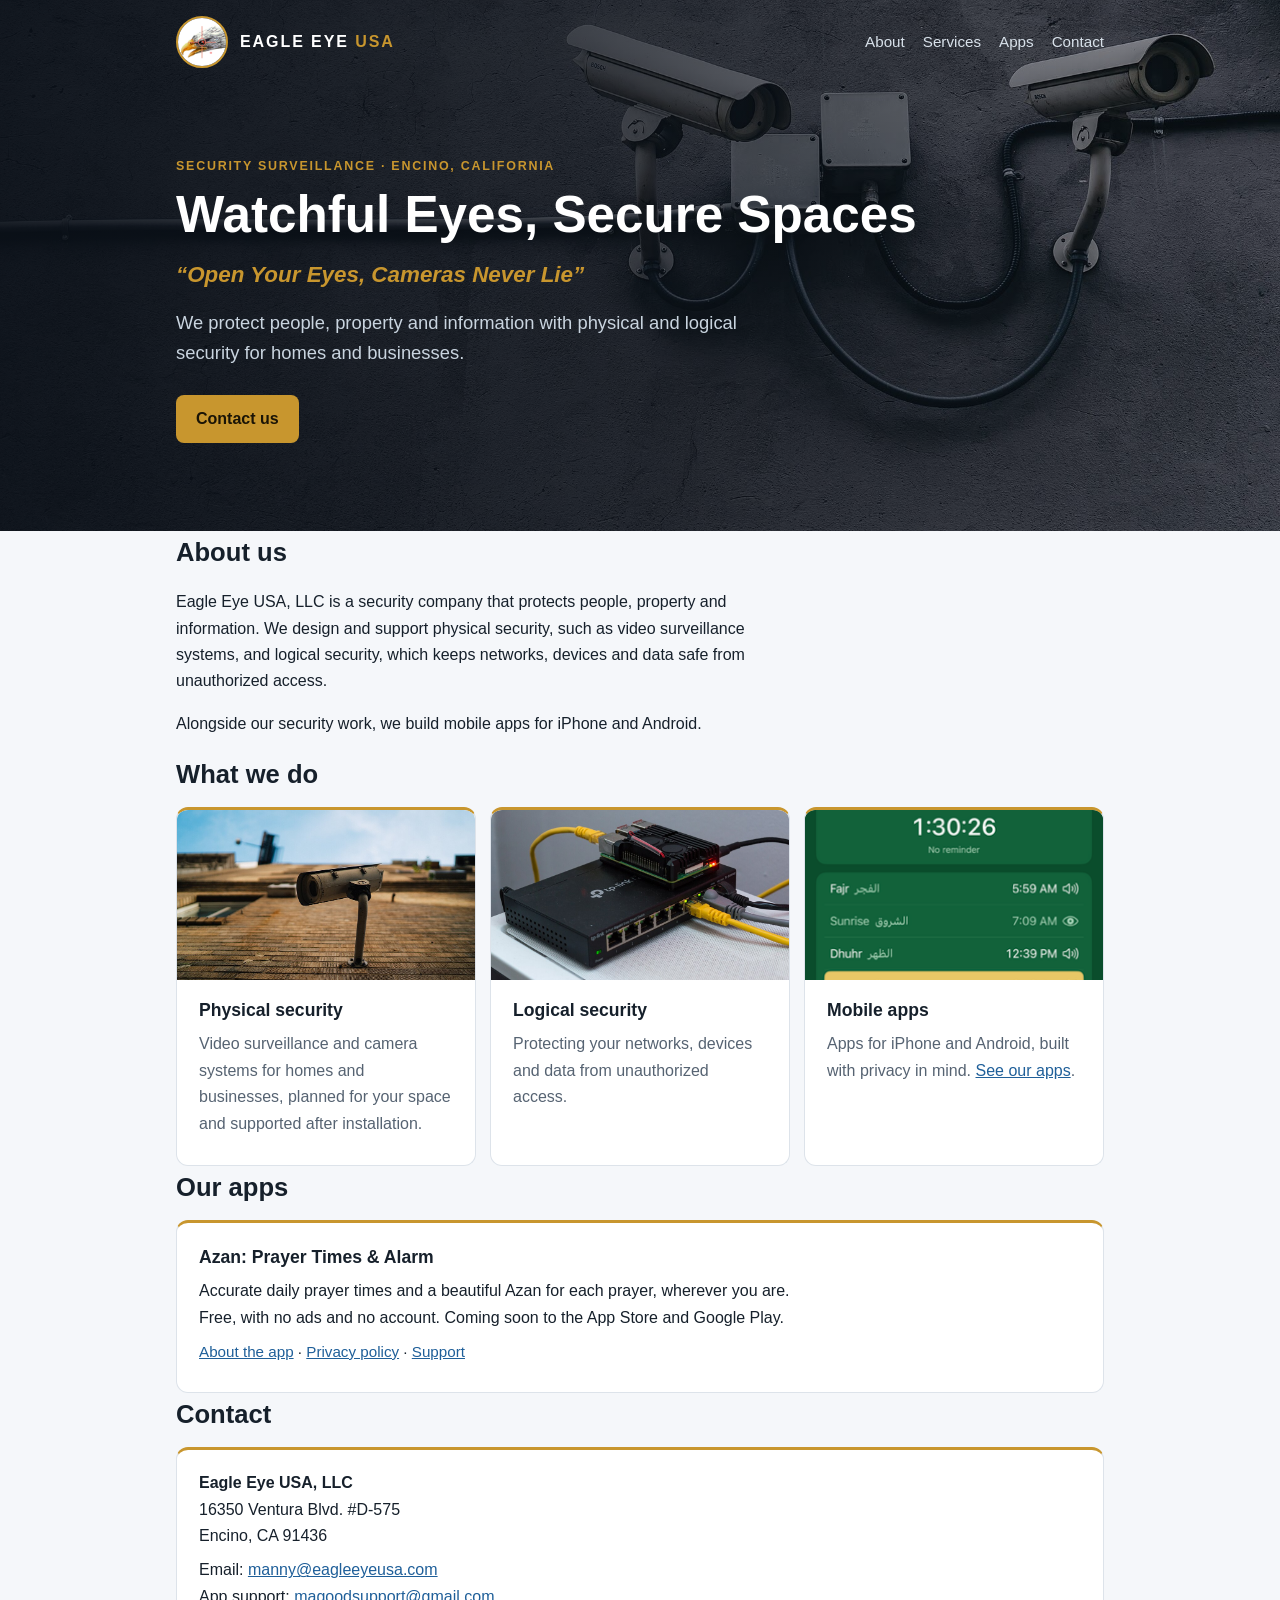
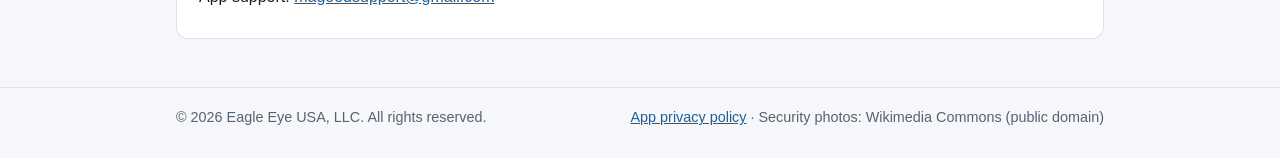
==== index.html @ 0a675483 "Add circular Eagle Eye USA logo to the header Co-Authored-By: Claude Opus 5.5 <noreply@anthropic.com" ====
<!doctype html>
<html lang="en">
<head>
<meta charset="utf-8">
<meta name="viewport" content="width=device-width, initial-scale=1">
<title>Eagle Eye USA | Security Surveillance &amp; Mobile Apps</title>
<meta name="description" content="Eagle Eye USA, LLC: physical and logical security surveillance for homes and businesses, plus mobile apps for iPhone and Android. Encino, California.">
<link rel="stylesheet" href="style.css">
</head>
<body>
<header class="top">
  <div class="wrap bar">
    <a class="brand" href="./"><img class="logo" src="img/logo.png" alt="Eagle Eye USA logo" width="52" height="52"><span class="name">EAGLE EYE <span>USA</span></span></a>
    <nav>
      <a href="#about">About</a>
      <a href="#services">Services</a>
      <a href="#apps">Apps</a>
      <a href="#contact">Contact</a>
    </nav>
  </div>
  <div class="wrap hero">
    <p class="eyebrow">Security surveillance · Encino, California</p>
    <h1>Watchful Eyes, Secure Spaces</h1>
    <p class="slogan">“Open Your Eyes, Cameras Never Lie”</p>
    <p class="lede">We protect people, property and information with physical and logical security for homes and businesses.</p>
    <a class="button" href="#contact">Contact us</a>
  </div>
</header>

<main>
  <section id="about" class="wrap">
    <h2>About us</h2>
    <p>Eagle Eye USA, LLC is a security company that protects people, property and information. We design and support physical security, such as video surveillance systems, and logical security, which keeps networks, devices and data safe from unauthorized access.</p>
    <p>Alongside our security work, we build mobile apps for iPhone and Android.</p>
  </section>

  <section id="services" class="wrap">
    <h2>What we do</h2>
    <div class="grid">
      <div class="card">
        <img class="photo" src="img/physical.jpg" alt="Security camera mounted on a building wall" width="960" height="640" loading="lazy">
        <h3>Physical security</h3>
        <p>Video surveillance and camera systems for homes and businesses, planned for your space and supported after installation.</p>
      </div>
      <div class="card">
        <img class="photo photo-network" src="img/logical.jpg" alt="Network switch with cables connected" width="960" height="638" loading="lazy">
        <h3>Logical security</h3>
        <p>Protecting your networks, devices and data from unauthorized access.</p>
      </div>
      <div class="card">
        <img class="photo photo-app" src="img/azan-app.png" alt="The Azan app's Today screen with prayer times" width="295" height="640" loading="lazy">
        <h3>Mobile apps</h3>
        <p>Apps for iPhone and Android, built with privacy in mind. <a href="https://apps.eagleeyeusa.com">See our apps</a>.</p>
      </div>
    </div>
  </section>

  <section id="apps" class="wrap">
    <h2>Our apps</h2>
    <div class="card app">
      <div>
        <h3>Azan: Prayer Times &amp; Alarm</h3>
        <p>Accurate daily prayer times and a beautiful Azan for each prayer, wherever you are. Free, with no ads and no account. Coming soon to the App Store and Google Play.</p>
        <p class="links"><a href="https://apps.eagleeyeusa.com">About the app</a> · <a href="https://apps.eagleeyeusa.com/privacy.html">Privacy policy</a> · <a href="https://apps.eagleeyeusa.com/support.html">Support</a></p>
      </div>
    </div>
  </section>

  <section id="contact" class="wrap">
    <h2>Contact</h2>
    <div class="card contact">
      <p><strong>Eagle Eye USA, LLC</strong><br>16350 Ventura Blvd. #D-575<br>Encino, CA 91436</p>
      <p>Email: <a href="mailto:manny@eagleeyeusa.com">manny@eagleeyeusa.com</a><br>App support: <a href="mailto:magoodsupport@gmail.com">magoodsupport@gmail.com</a></p>
    </div>
  </section>
</main>

<footer>
  <div class="wrap">
    <span>© 2026 Eagle Eye USA, LLC. All rights reserved.</span>
    <span><a href="https://apps.eagleeyeusa.com/privacy.html">App privacy policy</a> · Security photos: Wikimedia Commons (public domain)</span>
  </div>
</footer>
</body>
</html>
---- style.css ----
/* eagleeyeusa.com: one page, dark steel header with a gold accent, light reading sections. */
:root {
  --bg: #f5f7fa;
  --paper: #ffffff;
  --ink: #16202b;
  --muted: #566372;
  --line: #dde3ea;
  --steel: #121c27;
  --steel-2: #1d2c3c;
  --gold: #c8962e;
  --link: #1f5f99;
}
@media (prefers-color-scheme: dark) {
  :root { --bg: #0d141c; --paper: #15202b; --ink: #e5ebf1; --muted: #9aa8b6; --line: #263545; --link: #7fb5e6; }
}
* { box-sizing: border-box; }
html { scroll-behavior: smooth; }
body { margin: 0; background: var(--bg); color: var(--ink); font: 16px/1.65 -apple-system, "Segoe UI", Roboto, Helvetica, Arial, sans-serif; }
.wrap { max-width: 960px; margin: 0 auto; padding: 0 16px; }
a { color: var(--link); }

/* Hero photo (two cameras on a dark wall) under a dark overlay so the text stays readable */
.top {
  background:
    linear-gradient(90deg, rgba(10,16,24,.92) 0%, rgba(10,16,24,.75) 45%, rgba(10,16,24,.35) 100%),
    url("img/hero.jpg") center 35% / cover no-repeat,
    var(--steel);
  color: #fff;
}
.slogan { color: var(--gold); font-size: clamp(1.1rem, 2.6vw, 1.4rem); font-style: italic; font-weight: 600; margin: 0 0 14px; }
.photo { display: block; width: calc(100% + 44px); height: 170px; object-fit: cover; margin: -20px -22px 16px; border-radius: 9px 9px 0 0; }
.photo-network { object-position: 85% 85%; }
.photo-app { object-position: center 30%; background: #0b4d2c; }
.bar { display: flex; align-items: center; justify-content: space-between; gap: 12px; padding-block: 16px; flex-wrap: wrap; }
.brand { display: inline-flex; align-items: center; gap: 12px; color: #fff; text-decoration: none; font-weight: 800; letter-spacing: .12em; }
.logo { width: 52px; height: 52px; border-radius: 50%; background: #fff; border: 2px solid var(--gold); object-fit: cover; flex: none; }
.brand .name span { color: var(--gold); }
nav { display: flex; gap: 18px; flex-wrap: wrap; }
nav a { color: #d8e1ea; text-decoration: none; font-size: .95rem; }
nav a:hover { color: #fff; text-decoration: underline; text-underline-offset: 4px; }
.hero { padding-block: 72px 88px; }
.eyebrow { color: var(--gold); text-transform: uppercase; letter-spacing: .14em; font-size: .78rem; font-weight: 700; margin: 0 0 10px; }
h1 { font-size: clamp(2rem, 6vw, 3.2rem); line-height: 1.1; margin: 0 0 14px; }
.lede { font-size: 1.15rem; color: #c9d4df; max-width: 60ch; margin: 0 0 26px; }
.button { display: inline-block; background: var(--gold); color: #1a1406; padding: 11px 20px; border-radius: 8px; text-decoration: none; font-weight: 700; }

section { padding-block: 40px 8px; }
h2 { font-size: 1.6rem; margin: 0 0 12px; }
h3 { font-size: 1.1rem; margin: 0 0 6px; }
p { max-width: 70ch; }
.grid { display: grid; gap: 14px; grid-template-columns: repeat(auto-fit, minmax(240px, 1fr)); }
.card { background: var(--paper); border: 1px solid var(--line); border-radius: 12px; padding: 20px 22px; border-top: 3px solid var(--gold); overflow: hidden; }
.card p { margin: 0 0 8px; color: var(--muted); }
.card.contact p, .card.app p { color: var(--ink); }
.links { font-size: .95rem; }

footer { margin-top: 48px; border-top: 1px solid var(--line); color: var(--muted); font-size: .9rem; }
footer .wrap { padding-block: 18px 28px; display: flex; justify-content: space-between; gap: 12px; flex-wrap: wrap; }
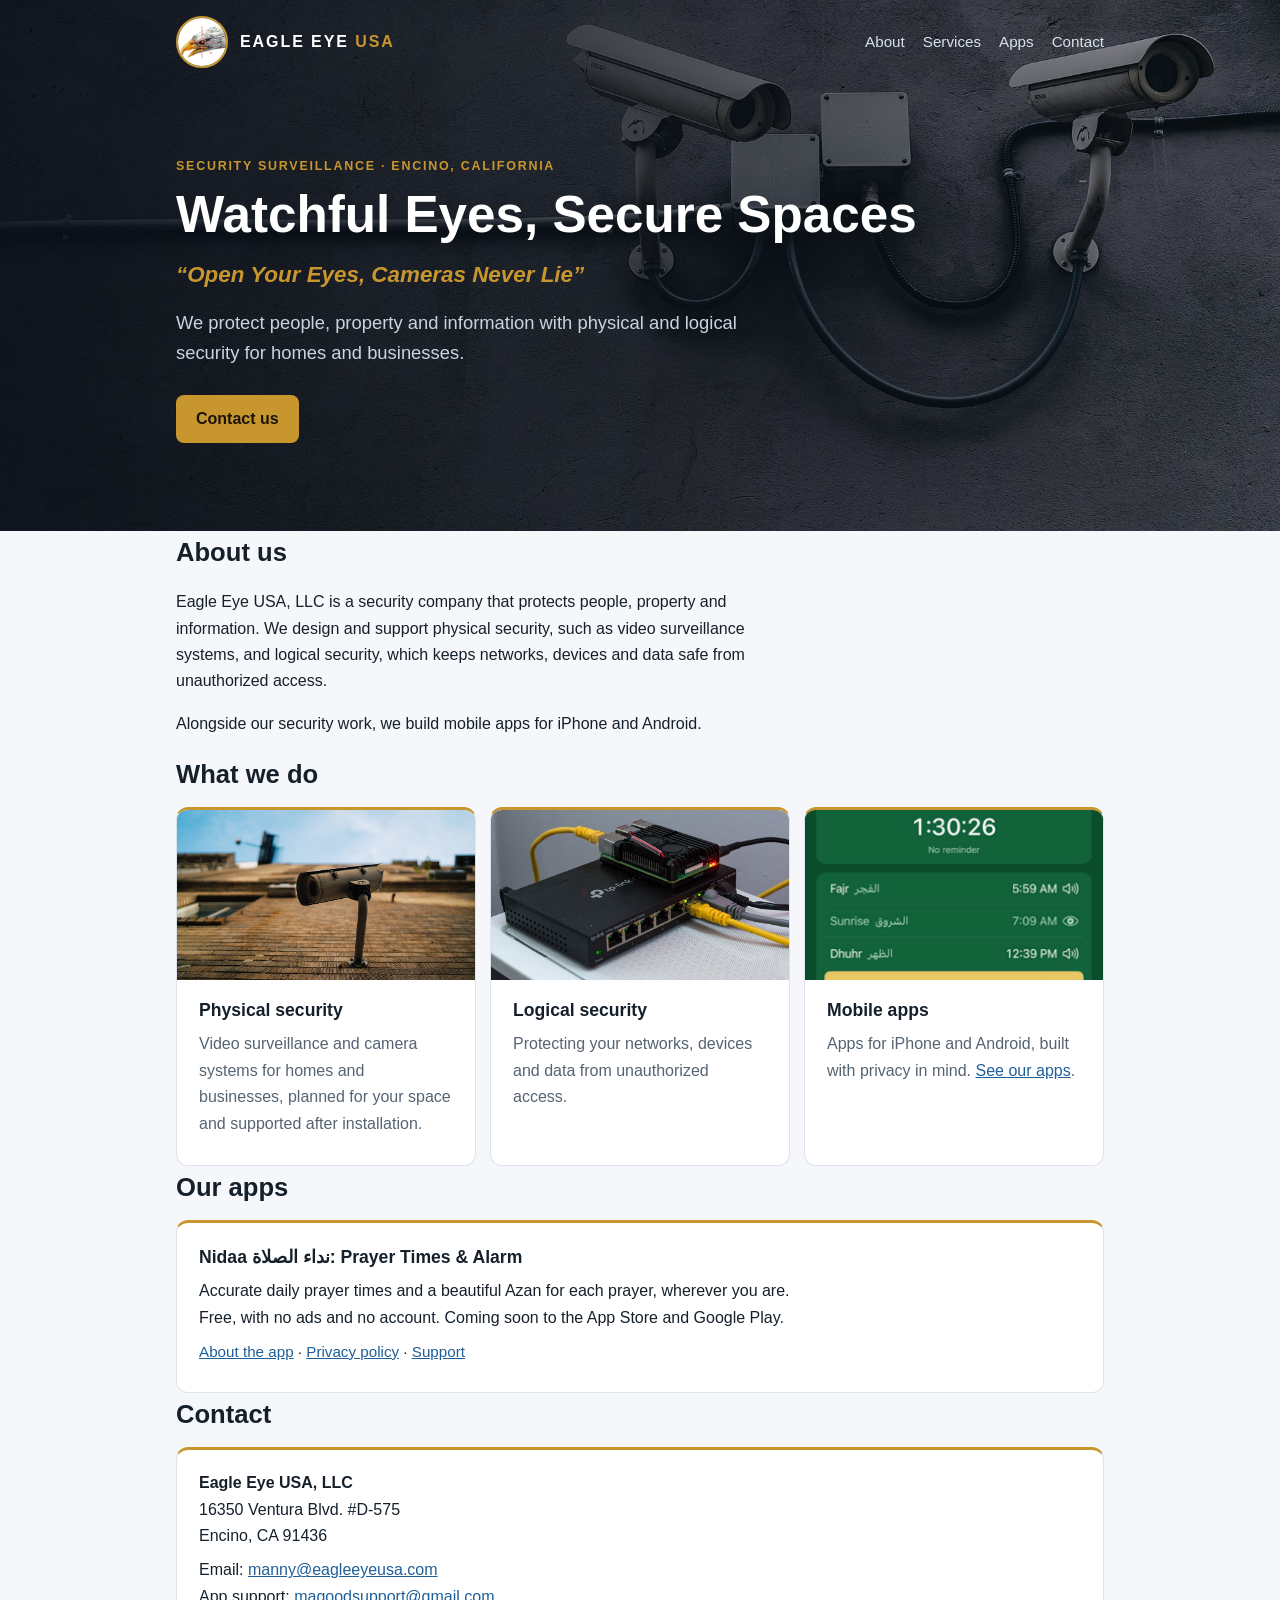
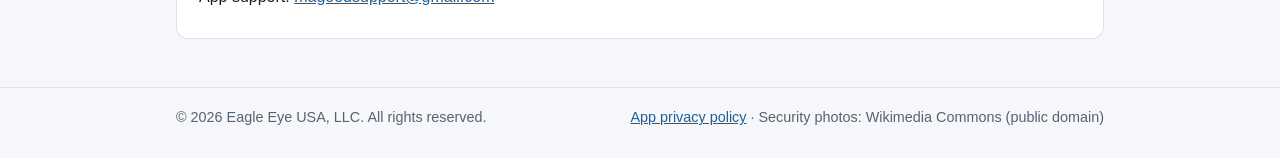
==== commit 74378614: "Rename the app from Azan to Nidaa Co-Authored-By: Claude Opus 5.5 <noreply@anthropic.com>" ====
--- a/index.html
+++ b/index.html
@@ -48,7 +48,7 @@
         <p>Protecting your networks, devices and data from unauthorized access.</p>
       </div>
       <div class="card">
-        <img class="photo photo-app" src="img/azan-app.png" alt="The Azan app's Today screen with prayer times" width="295" height="640" loading="lazy">
+        <img class="photo photo-app" src="img/azan-app.png" alt="The Nidaa app's Today screen with prayer times" width="295" height="640" loading="lazy">
         <h3>Mobile apps</h3>
         <p>Apps for iPhone and Android, built with privacy in mind. <a href="https://apps.eagleeyeusa.com">See our apps</a>.</p>
       </div>
@@ -59,7 +59,7 @@
     <h2>Our apps</h2>
     <div class="card app">
       <div>
-        <h3>Azan: Prayer Times &amp; Alarm</h3>
+        <h3>Nidaa <span lang="ar" dir="rtl">نداء الصلاة</span>: Prayer Times &amp; Alarm</h3>
         <p>Accurate daily prayer times and a beautiful Azan for each prayer, wherever you are. Free, with no ads and no account. Coming soon to the App Store and Google Play.</p>
         <p class="links"><a href="https://apps.eagleeyeusa.com">About the app</a> · <a href="https://apps.eagleeyeusa.com/privacy.html">Privacy policy</a> · <a href="https://apps.eagleeyeusa.com/support.html">Support</a></p>
       </div>
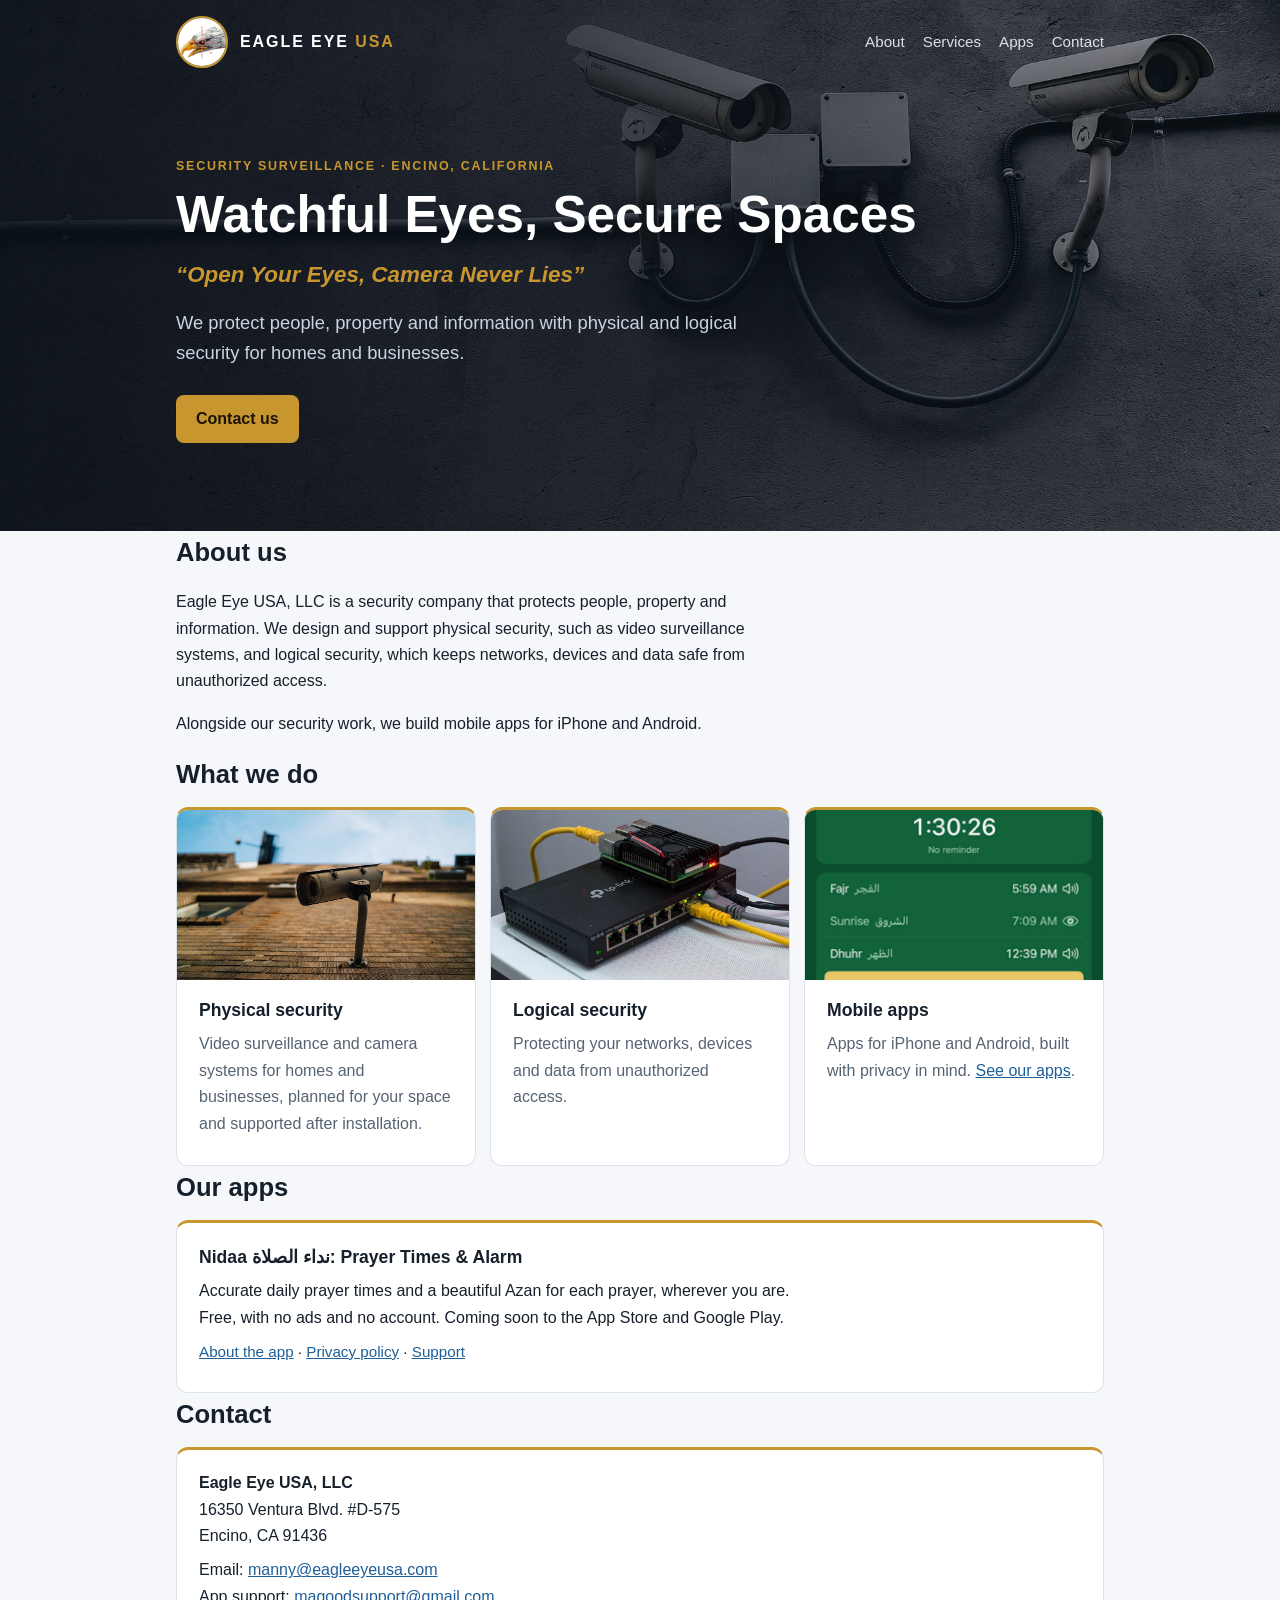
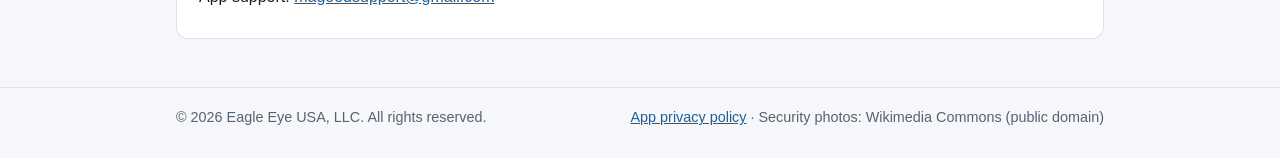
==== commit be8fe84a: "Correct the slogan to Camera Never Lies Co-Authored-By: Claude Opus 5.5 <noreply@anthropic.com>" ====
--- a/index.html
+++ b/index.html
@@ -21,7 +21,7 @@
   <div class="wrap hero">
     <p class="eyebrow">Security surveillance · Encino, California</p>
     <h1>Watchful Eyes, Secure Spaces</h1>
-    <p class="slogan">“Open Your Eyes, Cameras Never Lie”</p>
+    <p class="slogan">“Open Your Eyes, Camera Never Lies”</p>
     <p class="lede">We protect people, property and information with physical and logical security for homes and businesses.</p>
     <a class="button" href="#contact">Contact us</a>
   </div>
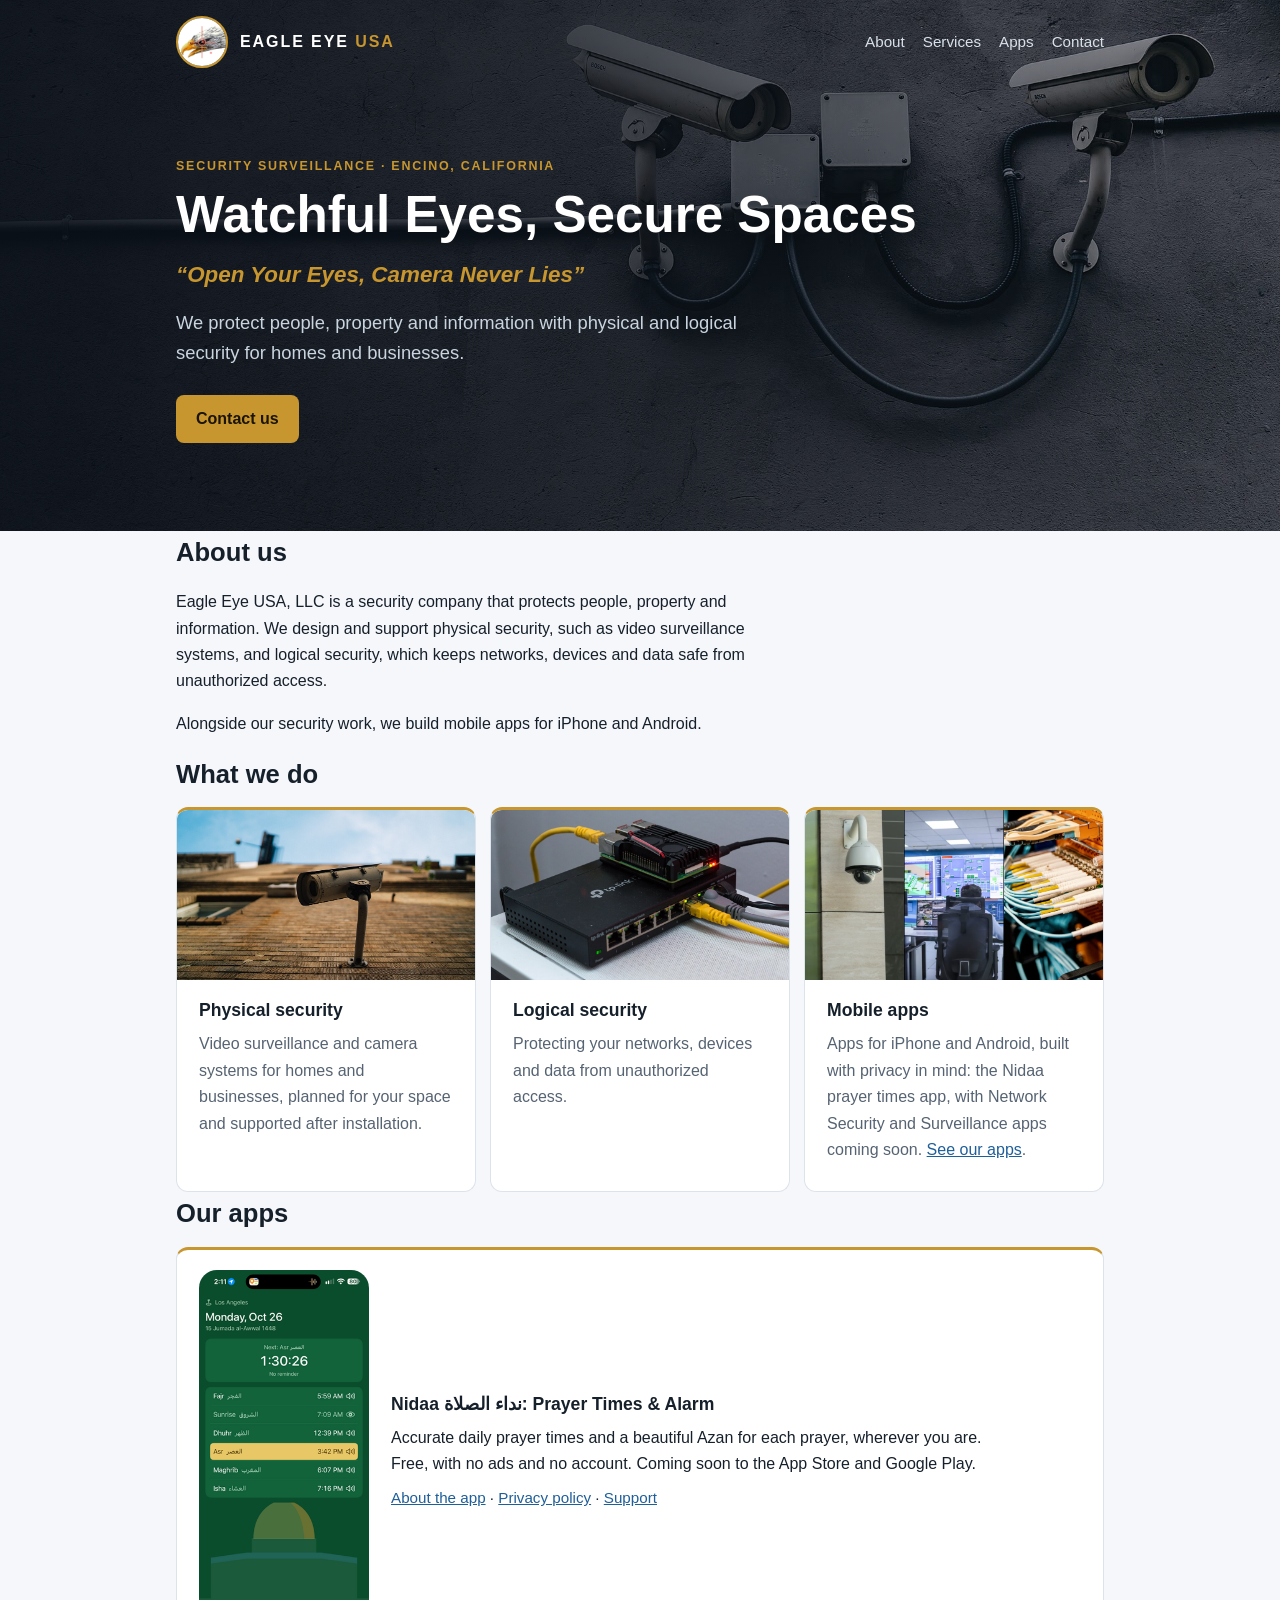
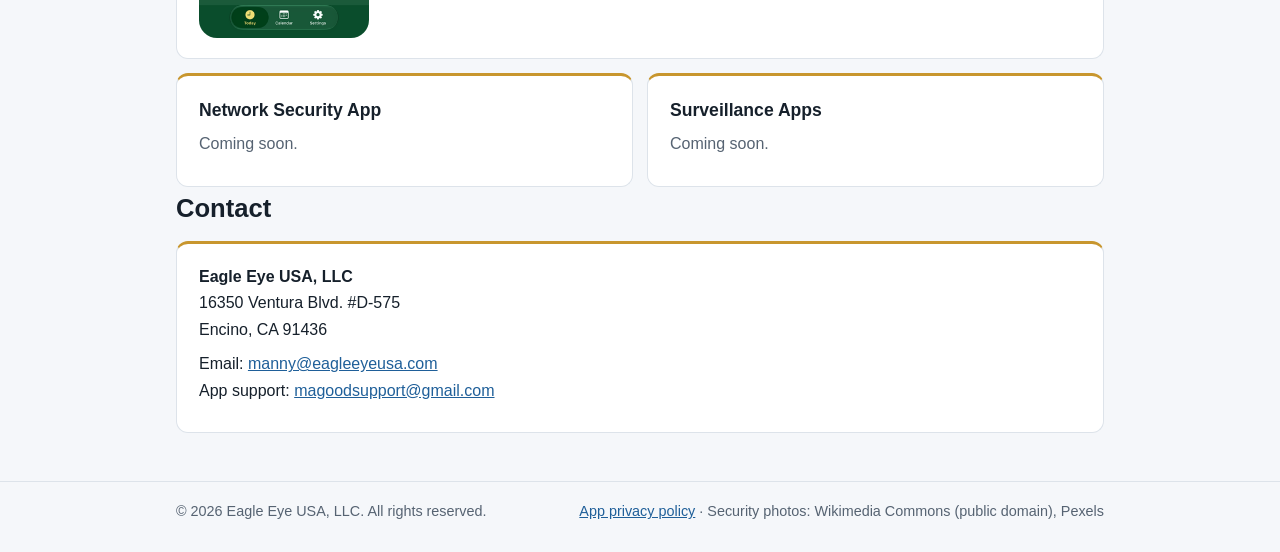
==== commit e55a811f: "Update Mobile apps photos and add coming-soon apps Co-Authored-By: Claude Opus 5.5 <noreply@anthropi" ====
--- a/index.html
+++ b/index.html
@@ -48,9 +48,9 @@
         <p>Protecting your networks, devices and data from unauthorized access.</p>
       </div>
       <div class="card">
-        <img class="photo photo-app" src="img/azan-app.png" alt="The Nidaa app's Today screen with prayer times" width="295" height="640" loading="lazy">
+        <img class="photo photo-tech" src="img/mobile-tech.jpg" alt="A dome security camera, a monitoring control room, and network equipment with fiber cables" width="960" height="548" loading="lazy">
         <h3>Mobile apps</h3>
-        <p>Apps for iPhone and Android, built with privacy in mind. <a href="https://apps.eagleeyeusa.com">See our apps</a>.</p>
+        <p>Apps for iPhone and Android, built with privacy in mind: the Nidaa prayer times app, with Network Security and Surveillance apps coming soon. <a href="https://apps.eagleeyeusa.com">See our apps</a>.</p>
       </div>
     </div>
   </section>
@@ -58,10 +58,21 @@
   <section id="apps" class="wrap">
     <h2>Our apps</h2>
     <div class="card app">
+      <img class="phone" src="img/azan-app.png" alt="The Nidaa app's Today screen with prayer times" width="295" height="640" loading="lazy">
       <div>
         <h3>Nidaa <span lang="ar" dir="rtl">نداء الصلاة</span>: Prayer Times &amp; Alarm</h3>
         <p>Accurate daily prayer times and a beautiful Azan for each prayer, wherever you are. Free, with no ads and no account. Coming soon to the App Store and Google Play.</p>
         <p class="links"><a href="https://apps.eagleeyeusa.com">About the app</a> · <a href="https://apps.eagleeyeusa.com/privacy.html">Privacy policy</a> · <a href="https://apps.eagleeyeusa.com/support.html">Support</a></p>
+      </div>
+    </div>
+    <div class="grid soon">
+      <div class="card">
+        <h3>Network Security App</h3>
+        <p>Coming soon.</p>
+      </div>
+      <div class="card">
+        <h3>Surveillance Apps</h3>
+        <p>Coming soon.</p>
       </div>
     </div>
   </section>
@@ -78,7 +89,7 @@
 <footer>
   <div class="wrap">
     <span>© 2026 Eagle Eye USA, LLC. All rights reserved.</span>
-    <span><a href="https://apps.eagleeyeusa.com/privacy.html">App privacy policy</a> · Security photos: Wikimedia Commons (public domain)</span>
+    <span><a href="https://apps.eagleeyeusa.com/privacy.html">App privacy policy</a> · Security photos: Wikimedia Commons (public domain), Pexels</span>
   </div>
 </footer>
 </body>
--- a/style.css
+++ b/style.css
@@ -30,7 +30,11 @@
 .slogan { color: var(--gold); font-size: clamp(1.1rem, 2.6vw, 1.4rem); font-style: italic; font-weight: 600; margin: 0 0 14px; }
 .photo { display: block; width: calc(100% + 44px); height: 170px; object-fit: cover; margin: -20px -22px 16px; border-radius: 9px 9px 0 0; }
 .photo-network { object-position: 85% 85%; }
-.photo-app { object-position: center 30%; background: #0b4d2c; }
+.card.app { display: flex; align-items: center; gap: 22px; flex-wrap: wrap; }
+.card.app > div { flex: 1 1 260px; }
+.phone { width: 170px; height: auto; border-radius: 18px; flex: none; }
+.photo-tech { height: auto; aspect-ratio: 960 / 548; }
+.soon { margin-top: 14px; }
 .bar { display: flex; align-items: center; justify-content: space-between; gap: 12px; padding-block: 16px; flex-wrap: wrap; }
 .brand { display: inline-flex; align-items: center; gap: 12px; color: #fff; text-decoration: none; font-weight: 800; letter-spacing: .12em; }
 .logo { width: 52px; height: 52px; border-radius: 50%; background: #fff; border: 2px solid var(--gold); object-fit: cover; flex: none; }
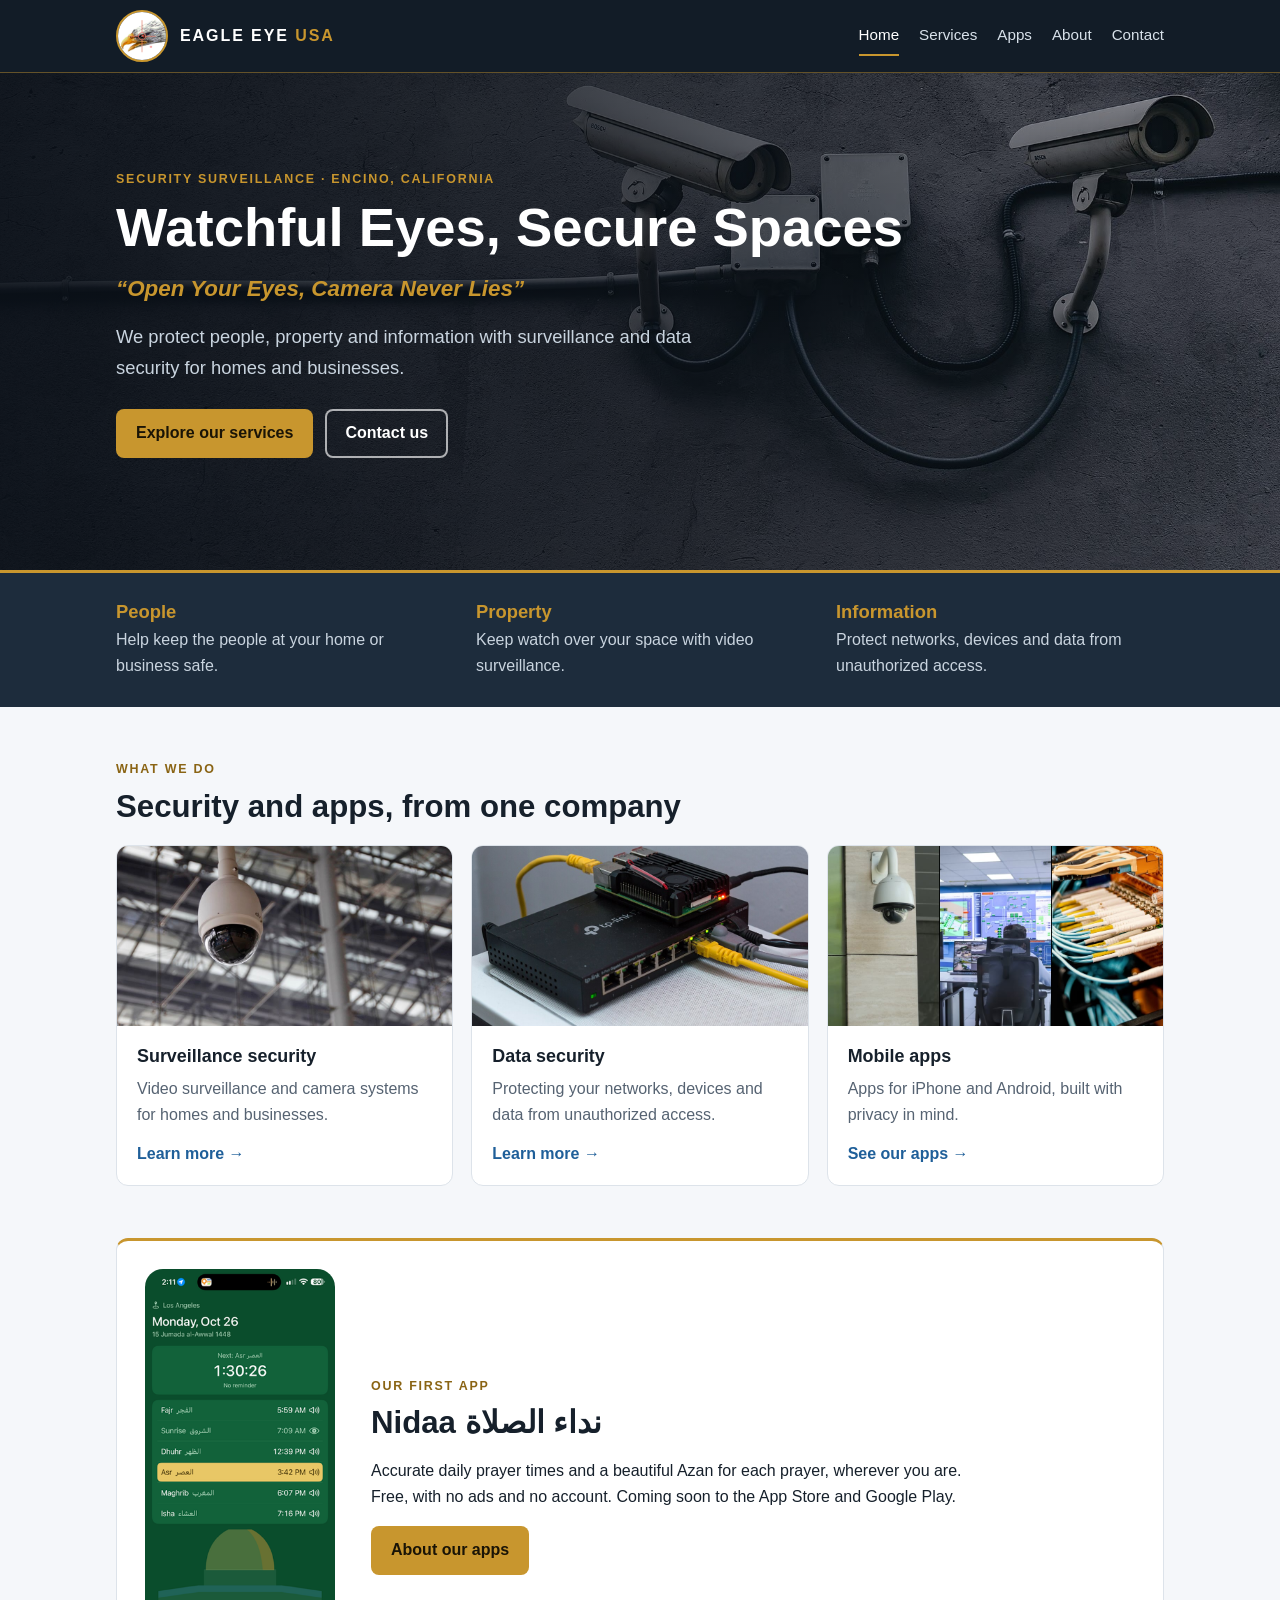
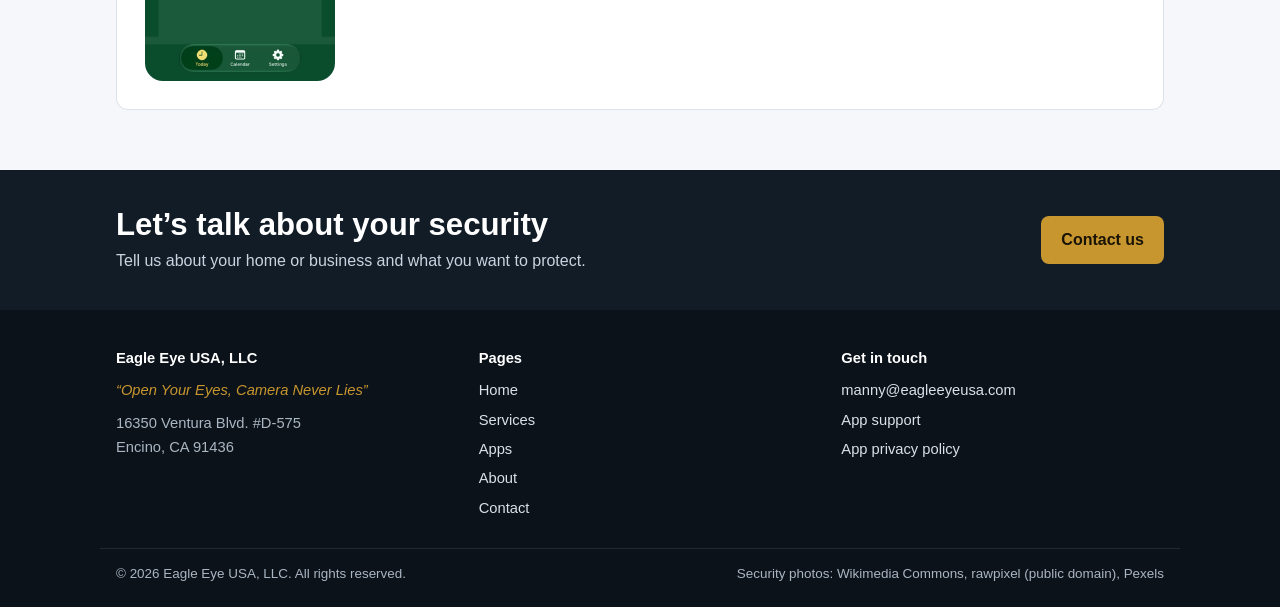
==== commit 71355190: "Expand the site to five pages Add Services, Apps, About and Contact pages with a shared menu and foo" ====
--- a/index.html
+++ b/index.html
@@ -4,92 +4,123 @@
 <meta charset="utf-8">
 <meta name="viewport" content="width=device-width, initial-scale=1">
 <title>Eagle Eye USA | Security Surveillance &amp; Mobile Apps</title>
-<meta name="description" content="Eagle Eye USA, LLC: physical and logical security surveillance for homes and businesses, plus mobile apps for iPhone and Android. Encino, California.">
+<meta name="description" content="Eagle Eye USA, LLC: surveillance and data security for homes and businesses, plus mobile apps for iPhone and Android. Encino, California.">
+<link rel="icon" href="img/logo.png">
 <link rel="stylesheet" href="style.css">
 </head>
 <body>
-<header class="top">
+<header class="site-header">
   <div class="wrap bar">
     <a class="brand" href="./"><img class="logo" src="img/logo.png" alt="Eagle Eye USA logo" width="52" height="52"><span class="name">EAGLE EYE <span>USA</span></span></a>
-    <nav>
-      <a href="#about">About</a>
-      <a href="#services">Services</a>
-      <a href="#apps">Apps</a>
-      <a href="#contact">Contact</a>
+    <nav aria-label="Main">
+      <a href="./" aria-current="page">Home</a>
+      <a href="services.html">Services</a>
+      <a href="apps.html">Apps</a>
+      <a href="about.html">About</a>
+      <a href="contact.html">Contact</a>
     </nav>
   </div>
-  <div class="wrap hero">
+</header>
+
+<section class="hero">
+  <div class="wrap">
     <p class="eyebrow">Security surveillance · Encino, California</p>
     <h1>Watchful Eyes, Secure Spaces</h1>
     <p class="slogan">“Open Your Eyes, Camera Never Lies”</p>
-    <p class="lede">We protect people, property and information with physical and logical security for homes and businesses.</p>
-    <a class="button" href="#contact">Contact us</a>
+    <p class="lede">We protect people, property and information with surveillance and data security for homes and businesses.</p>
+    <div class="actions">
+      <a class="button" href="services.html">Explore our services</a>
+      <a class="button ghost" href="contact.html">Contact us</a>
+    </div>
   </div>
-</header>
+</section>
 
 <main>
-  <section id="about" class="wrap">
-    <h2>About us</h2>
-    <p>Eagle Eye USA, LLC is a security company that protects people, property and information. We design and support physical security, such as video surveillance systems, and logical security, which keeps networks, devices and data safe from unauthorized access.</p>
-    <p>Alongside our security work, we build mobile apps for iPhone and Android.</p>
+  <section class="pillars">
+    <div class="wrap pillar-grid">
+      <div><h2>People</h2><p>Help keep the people at your home or business safe.</p></div>
+      <div><h2>Property</h2><p>Keep watch over your space with video surveillance.</p></div>
+      <div><h2>Information</h2><p>Protect networks, devices and data from unauthorized access.</p></div>
+    </div>
   </section>
 
-  <section id="services" class="wrap">
-    <h2>What we do</h2>
-    <div class="grid">
-      <div class="card">
-        <img class="photo" src="img/physical.jpg" alt="Security camera mounted on a building wall" width="960" height="640" loading="lazy">
-        <h3>Physical security</h3>
-        <p>Video surveillance and camera systems for homes and businesses, planned for your space and supported after installation.</p>
-      </div>
-      <div class="card">
-        <img class="photo photo-network" src="img/logical.jpg" alt="Network switch with cables connected" width="960" height="638" loading="lazy">
-        <h3>Logical security</h3>
+  <section class="wrap block">
+    <p class="eyebrow">What we do</p>
+    <h2>Security and apps, from one company</h2>
+    <div class="tiles">
+      <a class="tile" href="services.html#surveillance">
+        <img class="crop-dome" src="img/physical.jpg" alt="White dome security camera hanging from the ceiling of a large building" width="960" height="640" loading="lazy">
+        <h3>Surveillance security</h3>
+        <p>Video surveillance and camera systems for homes and businesses.</p>
+        <span class="more">Learn more</span>
+      </a>
+      <a class="tile" href="services.html#data">
+        <img class="crop-network" src="img/logical.jpg" alt="Network switch with cables connected" width="960" height="638" loading="lazy">
+        <h3>Data security</h3>
         <p>Protecting your networks, devices and data from unauthorized access.</p>
-      </div>
-      <div class="card">
-        <img class="photo photo-tech" src="img/mobile-tech.jpg" alt="A dome security camera, a monitoring control room, and network equipment with fiber cables" width="960" height="548" loading="lazy">
+        <span class="more">Learn more</span>
+      </a>
+      <a class="tile" href="apps.html">
+        <img src="img/mobile-tech.jpg" alt="A dome security camera, a monitoring control room, and network equipment with fiber cables" width="960" height="548" loading="lazy">
         <h3>Mobile apps</h3>
-        <p>Apps for iPhone and Android, built with privacy in mind: the Nidaa prayer times app, with Network Security and Surveillance apps coming soon. <a href="https://apps.eagleeyeusa.com">See our apps</a>.</p>
+        <p>Apps for iPhone and Android, built with privacy in mind.</p>
+        <span class="more">See our apps</span>
+      </a>
+    </div>
+  </section>
+
+  <section class="wrap block">
+    <div class="feature">
+      <img class="phone" src="img/azan-app.png" alt="The Nidaa app's Today screen with prayer times" width="295" height="640" loading="lazy">
+      <div>
+        <p class="eyebrow">Our first app</p>
+        <h2>Nidaa <span lang="ar" dir="rtl">نداء الصلاة</span></h2>
+        <p>Accurate daily prayer times and a beautiful Azan for each prayer, wherever you are. Free, with no ads and no account. Coming soon to the App Store and Google Play.</p>
+        <a class="button" href="apps.html">About our apps</a>
       </div>
     </div>
   </section>
 
-  <section id="apps" class="wrap">
-    <h2>Our apps</h2>
-    <div class="card app">
-      <img class="phone" src="img/azan-app.png" alt="The Nidaa app's Today screen with prayer times" width="295" height="640" loading="lazy">
+  <section class="cta">
+    <div class="wrap cta-inner">
       <div>
-        <h3>Nidaa <span lang="ar" dir="rtl">نداء الصلاة</span>: Prayer Times &amp; Alarm</h3>
-        <p>Accurate daily prayer times and a beautiful Azan for each prayer, wherever you are. Free, with no ads and no account. Coming soon to the App Store and Google Play.</p>
-        <p class="links"><a href="https://apps.eagleeyeusa.com">About the app</a> · <a href="https://apps.eagleeyeusa.com/privacy.html">Privacy policy</a> · <a href="https://apps.eagleeyeusa.com/support.html">Support</a></p>
+        <h2>Let’s talk about your security</h2>
+        <p>Tell us about your home or business and what you want to protect.</p>
       </div>
-    </div>
-    <div class="grid soon">
-      <div class="card">
-        <h3>Network Security App</h3>
-        <p>Coming soon.</p>
-      </div>
-      <div class="card">
-        <h3>Surveillance Apps</h3>
-        <p>Coming soon.</p>
-      </div>
-    </div>
-  </section>
-
-  <section id="contact" class="wrap">
-    <h2>Contact</h2>
-    <div class="card contact">
-      <p><strong>Eagle Eye USA, LLC</strong><br>16350 Ventura Blvd. #D-575<br>Encino, CA 91436</p>
-      <p>Email: <a href="mailto:manny@eagleeyeusa.com">manny@eagleeyeusa.com</a><br>App support: <a href="mailto:magoodsupport@gmail.com">magoodsupport@gmail.com</a></p>
+      <a class="button" href="contact.html">Contact us</a>
     </div>
   </section>
 </main>
 
 <footer>
-  <div class="wrap">
+  <div class="wrap footer-grid">
+    <div>
+      <p class="footer-name">Eagle Eye USA, LLC</p>
+      <p class="footer-slogan">“Open Your Eyes, Camera Never Lies”</p>
+      <p>16350 Ventura Blvd. #D-575<br>Encino, CA 91436</p>
+    </div>
+    <div>
+      <p class="footer-title">Pages</p>
+      <div class="footer-links">
+        <a href="./">Home</a>
+        <a href="services.html">Services</a>
+        <a href="apps.html">Apps</a>
+        <a href="about.html">About</a>
+        <a href="contact.html">Contact</a>
+      </div>
+    </div>
+    <div>
+      <p class="footer-title">Get in touch</p>
+      <div class="footer-links">
+        <a href="mailto:manny@eagleeyeusa.com">manny@eagleeyeusa.com</a>
+        <a href="https://apps.eagleeyeusa.com/support.html">App support</a>
+        <a href="https://apps.eagleeyeusa.com/privacy.html">App privacy policy</a>
+      </div>
+    </div>
+  </div>
+  <div class="wrap footer-base">
     <span>© 2026 Eagle Eye USA, LLC. All rights reserved.</span>
-    <span><a href="https://apps.eagleeyeusa.com/privacy.html">App privacy policy</a> · Security photos: Wikimedia Commons (public domain), Pexels</span>
+    <span>Security photos: Wikimedia Commons, rawpixel (public domain), Pexels</span>
   </div>
 </footer>
 </body>
--- a/style.css
+++ b/style.css
@@ -1,4 +1,4 @@
-/* eagleeyeusa.com: one page, dark steel header with a gold accent, light reading sections. */
+/* eagleeyeusa.com: five pages, dark steel header with a gold accent, light reading sections. */
 :root {
   --bg: #f5f7fa;
   --paper: #ffffff;
@@ -8,55 +8,131 @@
   --steel: #121c27;
   --steel-2: #1d2c3c;
   --gold: #c8962e;
+  --gold-text: #8a6414;
   --link: #1f5f99;
 }
 @media (prefers-color-scheme: dark) {
-  :root { --bg: #0d141c; --paper: #15202b; --ink: #e5ebf1; --muted: #9aa8b6; --line: #263545; --link: #7fb5e6; }
+  :root { --bg: #0d141c; --paper: #15202b; --ink: #e5ebf1; --muted: #9aa8b6; --line: #263545; --gold-text: #d9a93f; --link: #7fb5e6; }
 }
 * { box-sizing: border-box; }
-html { scroll-behavior: smooth; }
+html { scroll-behavior: smooth; scroll-padding-top: 96px; }
 body { margin: 0; background: var(--bg); color: var(--ink); font: 16px/1.65 -apple-system, "Segoe UI", Roboto, Helvetica, Arial, sans-serif; }
-.wrap { max-width: 960px; margin: 0 auto; padding: 0 16px; }
+.wrap { max-width: 1080px; margin: 0 auto; padding-inline: 16px; }
 a { color: var(--link); }
+img { max-width: 100%; }
+p { max-width: 70ch; }
+h2 { font-size: clamp(1.45rem, 3.4vw, 1.95rem); line-height: 1.2; margin: 0 0 12px; }
+h3 { font-size: 1.12rem; margin: 0 0 6px; }
+
+/* Header stays on screen while scrolling */
+.site-header { position: sticky; top: 0; z-index: 10; background: var(--steel); color: #fff; border-bottom: 1px solid rgba(200,150,46,.45); }
+.bar { display: flex; align-items: center; justify-content: space-between; gap: 8px 16px; padding-block: 10px; flex-wrap: wrap; }
+.brand { display: inline-flex; align-items: center; gap: 12px; color: #fff; text-decoration: none; font-weight: 800; letter-spacing: .12em; }
+.logo { width: 52px; height: 52px; border-radius: 50%; background: #fff; border: 2px solid var(--gold); object-fit: cover; flex: none; }
+.brand .name span { color: var(--gold); }
+nav { display: flex; gap: 2px 20px; flex-wrap: wrap; }
+nav a { color: #d8e1ea; text-decoration: none; font-size: .95rem; padding: 6px 0; border-bottom: 2px solid transparent; }
+nav a:hover { color: #fff; border-bottom-color: rgba(255,255,255,.5); }
+nav a[aria-current="page"] { color: #fff; border-bottom-color: var(--gold); }
 
 /* Hero photo (two cameras on a dark wall) under a dark overlay so the text stays readable */
-.top {
+.hero, .banner {
   background:
     linear-gradient(90deg, rgba(10,16,24,.92) 0%, rgba(10,16,24,.75) 45%, rgba(10,16,24,.35) 100%),
     url("img/hero.jpg") center 35% / cover no-repeat,
     var(--steel);
   color: #fff;
 }
+.hero { padding-block: 96px 112px; }
+.banner { padding-block: 56px 60px; }
+.eyebrow { color: var(--gold-text); text-transform: uppercase; letter-spacing: .14em; font-size: .78rem; font-weight: 700; margin: 0 0 8px; }
+.hero .eyebrow, .banner .eyebrow { color: var(--gold); }
+h1 { font-size: clamp(2rem, 6vw, 3.4rem); line-height: 1.1; margin: 0 0 14px; }
+.banner h1 { font-size: clamp(1.8rem, 4.6vw, 2.7rem); }
 .slogan { color: var(--gold); font-size: clamp(1.1rem, 2.6vw, 1.4rem); font-style: italic; font-weight: 600; margin: 0 0 14px; }
-.photo { display: block; width: calc(100% + 44px); height: 170px; object-fit: cover; margin: -20px -22px 16px; border-radius: 9px 9px 0 0; }
-.photo-network { object-position: 85% 85%; }
-.card.app { display: flex; align-items: center; gap: 22px; flex-wrap: wrap; }
-.card.app > div { flex: 1 1 260px; }
-.phone { width: 170px; height: auto; border-radius: 18px; flex: none; }
-.photo-tech { height: auto; aspect-ratio: 960 / 548; }
-.soon { margin-top: 14px; }
-.bar { display: flex; align-items: center; justify-content: space-between; gap: 12px; padding-block: 16px; flex-wrap: wrap; }
-.brand { display: inline-flex; align-items: center; gap: 12px; color: #fff; text-decoration: none; font-weight: 800; letter-spacing: .12em; }
-.logo { width: 52px; height: 52px; border-radius: 50%; background: #fff; border: 2px solid var(--gold); object-fit: cover; flex: none; }
-.brand .name span { color: var(--gold); }
-nav { display: flex; gap: 18px; flex-wrap: wrap; }
-nav a { color: #d8e1ea; text-decoration: none; font-size: .95rem; }
-nav a:hover { color: #fff; text-decoration: underline; text-underline-offset: 4px; }
-.hero { padding-block: 72px 88px; }
-.eyebrow { color: var(--gold); text-transform: uppercase; letter-spacing: .14em; font-size: .78rem; font-weight: 700; margin: 0 0 10px; }
-h1 { font-size: clamp(2rem, 6vw, 3.2rem); line-height: 1.1; margin: 0 0 14px; }
-.lede { font-size: 1.15rem; color: #c9d4df; max-width: 60ch; margin: 0 0 26px; }
-.button { display: inline-block; background: var(--gold); color: #1a1406; padding: 11px 20px; border-radius: 8px; text-decoration: none; font-weight: 700; }
+.lede { font-size: 1.15rem; color: #c9d4df; max-width: 60ch; margin: 0; }
+.actions { display: flex; gap: 12px; flex-wrap: wrap; margin-top: 26px; }
+.button { display: inline-block; background: var(--gold); color: #1a1406; padding: 11px 20px; border-radius: 8px; text-decoration: none; font-weight: 700; overflow-wrap: anywhere; }
+.button:hover { background: #dcaa41; }
+.button.ghost { background: transparent; color: #fff; box-shadow: inset 0 0 0 2px rgba(255,255,255,.65); }
+.button.ghost:hover { background: rgba(255,255,255,.12); }
+.button.ghost-dark { background: transparent; color: var(--ink); box-shadow: inset 0 0 0 2px var(--muted); }
 
-section { padding-block: 40px 8px; }
-h2 { font-size: 1.6rem; margin: 0 0 12px; }
-h3 { font-size: 1.1rem; margin: 0 0 6px; }
-p { max-width: 70ch; }
-.grid { display: grid; gap: 14px; grid-template-columns: repeat(auto-fit, minmax(240px, 1fr)); }
-.card { background: var(--paper); border: 1px solid var(--line); border-radius: 12px; padding: 20px 22px; border-top: 3px solid var(--gold); overflow: hidden; }
-.card p { margin: 0 0 8px; color: var(--muted); }
-.card.contact p, .card.app p { color: var(--ink); }
-.links { font-size: .95rem; }
+/* Gold-topped strip under the home hero */
+.pillars { background: var(--steel-2); color: #fff; border-top: 3px solid var(--gold); }
+.pillar-grid { display: grid; gap: 22px 32px; grid-template-columns: repeat(auto-fit, minmax(230px, 1fr)); padding-block: 28px; }
+.pillars h2 { font-size: 1.15rem; color: var(--gold); margin: 0 0 4px; }
+.pillars p { margin: 0; color: #c9d4df; }
 
-footer { margin-top: 48px; border-top: 1px solid var(--line); color: var(--muted); font-size: .9rem; }
-footer .wrap { padding-block: 18px 28px; display: flex; justify-content: space-between; gap: 12px; flex-wrap: wrap; }
+.block { padding-block: 52px 0; }
+.tiles { display: grid; gap: 18px; grid-template-columns: repeat(auto-fit, minmax(260px, 1fr)); margin-top: 20px; }
+.tile { display: flex; flex-direction: column; background: var(--paper); border: 1px solid var(--line); border-radius: 12px; overflow: hidden; color: var(--ink); text-decoration: none; transition: transform .15s ease, box-shadow .15s ease; }
+.tile:hover { transform: translateY(-3px); box-shadow: 0 10px 26px rgba(10,20,30,.16); }
+.tile img { display: block; width: 100%; height: 180px; object-fit: cover; }
+.tile h3 { margin: 16px 20px 4px; }
+.tile p { margin: 0 20px 12px; color: var(--muted); }
+.more { margin: auto 20px 18px; color: var(--link); font-weight: 700; }
+.more::after { content: " →"; }
+img.crop-network { object-fit: cover; object-position: 85% 85%; }
+
+/* Photo beside text; stacks on phones */
+.split { display: grid; gap: 28px; align-items: center; grid-template-columns: repeat(auto-fit, minmax(290px, 1fr)); }
+.split > img { display: block; width: 100%; height: 320px; object-fit: cover; border-radius: 12px; }
+.split.reverse > img { order: 2; }
+.checks { list-style: none; margin: 14px 0 0; padding: 0; }
+.checks li { position: relative; padding: 3px 0 3px 26px; }
+.checks li::before { content: "✓"; position: absolute; left: 2px; color: var(--gold-text); font-weight: 800; }
+
+.feature { display: flex; align-items: center; gap: 36px; flex-wrap: wrap; background: var(--paper); border: 1px solid var(--line); border-top: 3px solid var(--gold); border-radius: 12px; padding: 28px; }
+.feature > div { flex: 1 1 280px; }
+.phone { width: 190px; height: auto; border-radius: 18px; flex: none; margin-inline: auto; }
+.badges { margin: 16px 0 8px; }
+.badge { display: inline-block; background: var(--steel-2); color: #fff; font-size: .8rem; font-weight: 600; border-radius: 999px; padding: 3px 12px; margin-bottom: 6px; }
+.links { font-size: .95rem; margin: 0; }
+
+.card { background: var(--paper); border: 1px solid var(--line); border-top: 3px solid var(--gold); border-radius: 12px; padding: 20px 22px; }
+.card p { margin: 0 0 10px; }
+.card p:last-child { margin-bottom: 0; }
+.card h3 { margin-bottom: 8px; }
+.card .badge { margin-bottom: 10px; }
+.soon-grid { display: grid; gap: 16px; grid-template-columns: repeat(auto-fit, minmax(270px, 1fr)); margin-top: 16px; }
+
+.steps { list-style: none; counter-reset: step; display: grid; gap: 16px; grid-template-columns: repeat(auto-fit, minmax(240px, 1fr)); margin: 16px 0 0; padding: 0; }
+.steps li { counter-increment: step; background: var(--paper); border: 1px solid var(--line); border-radius: 12px; padding: 20px 22px; }
+.steps li::before { content: counter(step); display: grid; place-items: center; width: 36px; height: 36px; border-radius: 50%; background: var(--gold); color: #1a1406; font-weight: 800; margin-bottom: 10px; }
+.steps p { margin: 0; color: var(--muted); }
+
+.cta { background: var(--steel); color: #fff; margin-top: 60px; }
+.cta-inner { display: flex; align-items: center; justify-content: space-between; gap: 18px 32px; flex-wrap: wrap; padding-block: 36px; }
+.cta h2 { margin: 0 0 4px; }
+.cta p { margin: 0; color: #c9d4df; }
+
+footer { background: #0b121a; color: #aab6c2; font-size: .92rem; margin-top: 60px; }
+.cta + footer, main:has(> .cta:last-child) + footer { margin-top: 0; }
+footer a { color: #d8e1ea; text-decoration: none; overflow-wrap: anywhere; }
+footer a:hover { color: #fff; text-decoration: underline; }
+footer p { margin: 0 0 8px; }
+.footer-grid { display: grid; gap: 26px 40px; grid-template-columns: repeat(auto-fit, minmax(210px, 1fr)); padding-block: 36px 28px; }
+.footer-name { color: #fff; font-weight: 700; }
+.footer-slogan { color: var(--gold); font-style: italic; }
+.footer-title { color: #fff; font-weight: 700; }
+.footer-links { display: flex; flex-direction: column; gap: 5px; }
+.footer-base { display: flex; justify-content: space-between; gap: 6px 18px; flex-wrap: wrap; padding-block: 14px 22px; border-top: 1px solid #1d2935; font-size: .84rem; }
+
+@media (max-width: 640px) {
+  .site-header { position: static; }
+  .logo { width: 44px; height: 44px; }
+  .hero { padding-block: 60px 68px; }
+  .banner { padding-block: 40px 44px; }
+  .block { padding-block: 38px 0; }
+  .split > img { height: 230px; }
+  .split.reverse > img { order: 0; }
+  .feature { padding: 22px 18px; }
+}
+
+/* Coming-soon apps: phone picture beside the text */
+.app-soon { display: flex; align-items: center; gap: 22px; flex-wrap: wrap; }
+.app-soon img { width: 170px; height: auto; flex: none; margin-inline: auto; }
+.app-soon > div { flex: 1 1 180px; }
+.concept { color: var(--muted); font-size: .84rem; font-style: italic; }
+img.crop-dome { object-position: 50% 25%; }
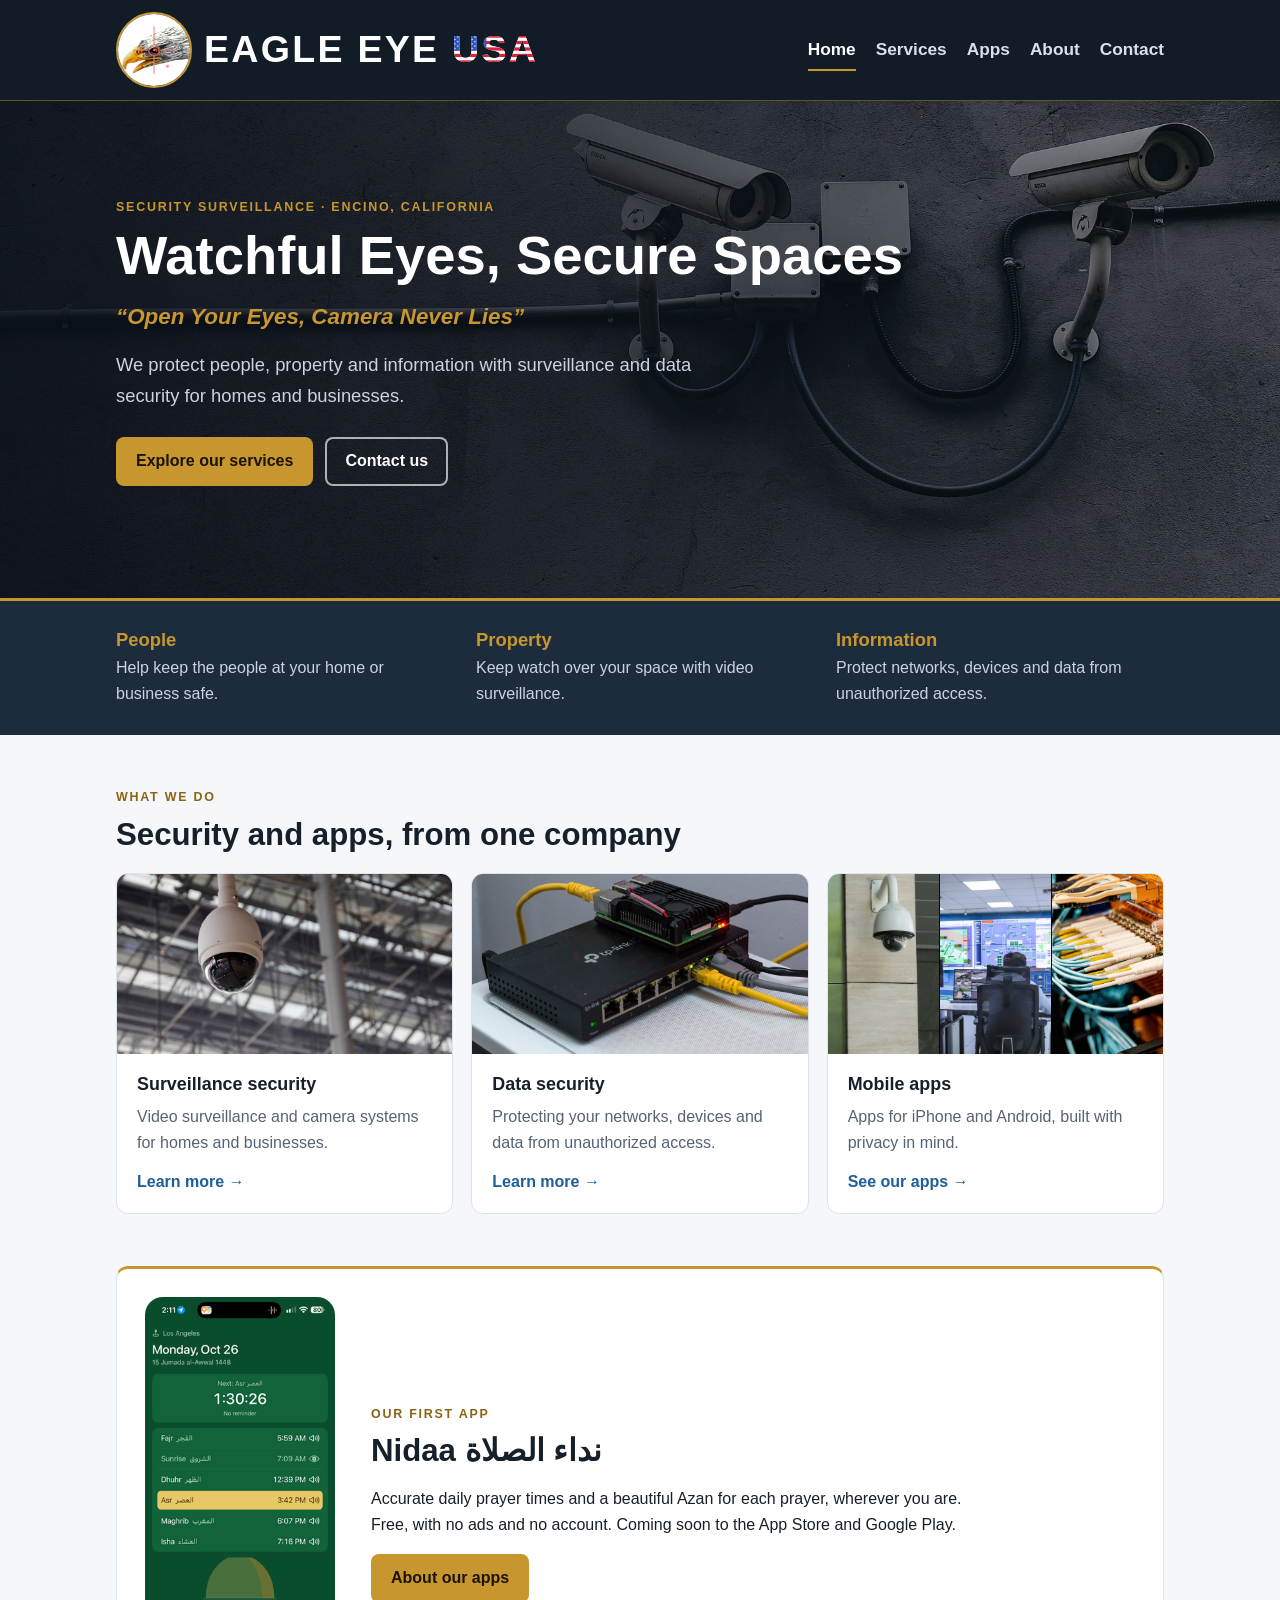
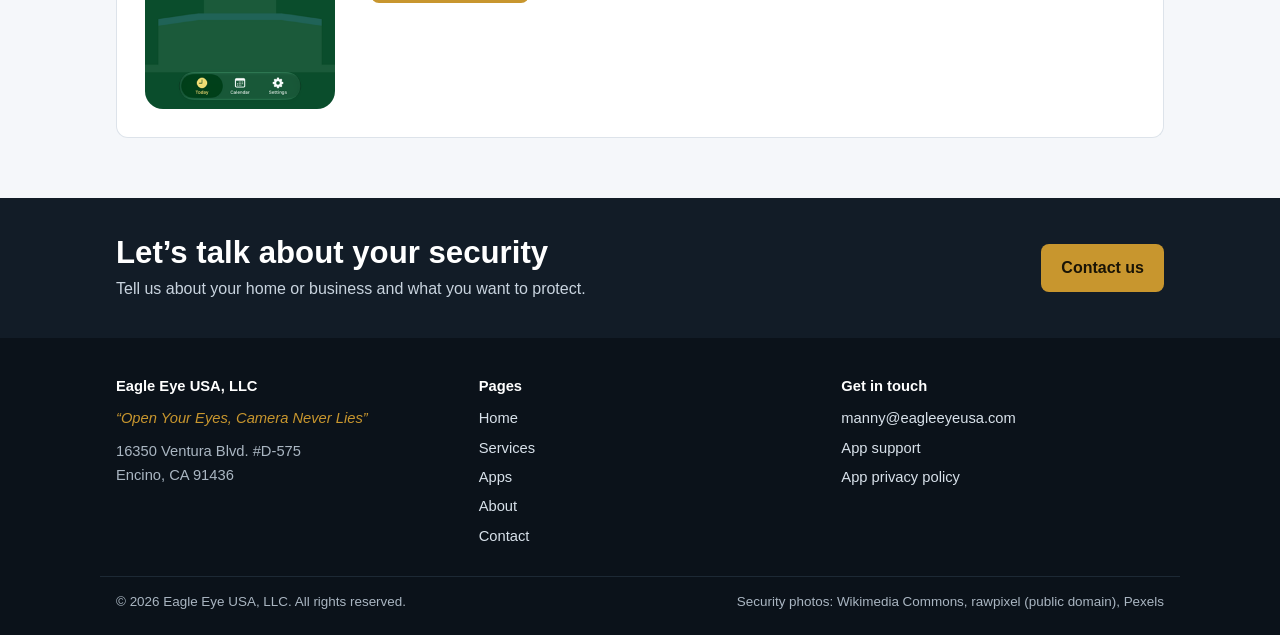
==== commit 4b99660e: "Version the stylesheet link so a refresh loads the new banner Co-Authored-By: Claude Opus 5.5 <norep" ====
--- a/index.html
+++ b/index.html
@@ -6,7 +6,7 @@
 <title>Eagle Eye USA | Security Surveillance &amp; Mobile Apps</title>
 <meta name="description" content="Eagle Eye USA, LLC: surveillance and data security for homes and businesses, plus mobile apps for iPhone and Android. Encino, California.">
 <link rel="icon" href="img/logo.png">
-<link rel="stylesheet" href="style.css">
+<link rel="stylesheet" href="style.css?v=20261105">
 </head>
 <body>
 <header class="site-header">
@@ -49,7 +49,7 @@
     <h2>Security and apps, from one company</h2>
     <div class="tiles">
       <a class="tile" href="services.html#surveillance">
-        <img class="crop-dome" src="img/physical.jpg" alt="White dome security camera hanging from the ceiling of a large building" width="960" height="640" loading="lazy">
+        <img class="crop-dome" src="img/surveillance.jpg" alt="White dome security camera hanging from the ceiling of a large building" width="960" height="640" loading="lazy">
         <h3>Surveillance security</h3>
         <p>Video surveillance and camera systems for homes and businesses.</p>
         <span class="more">Learn more</span>
--- a/style.css
+++ b/style.css
@@ -15,7 +15,7 @@
   :root { --bg: #0d141c; --paper: #15202b; --ink: #e5ebf1; --muted: #9aa8b6; --line: #263545; --gold-text: #d9a93f; --link: #7fb5e6; }
 }
 * { box-sizing: border-box; }
-html { scroll-behavior: smooth; scroll-padding-top: 96px; }
+html { scroll-behavior: smooth; scroll-padding-top: 116px; }
 body { margin: 0; background: var(--bg); color: var(--ink); font: 16px/1.65 -apple-system, "Segoe UI", Roboto, Helvetica, Arial, sans-serif; }
 .wrap { max-width: 1080px; margin: 0 auto; padding-inline: 16px; }
 a { color: var(--link); }
@@ -26,12 +26,13 @@
 
 /* Header stays on screen while scrolling */
 .site-header { position: sticky; top: 0; z-index: 10; background: var(--steel); color: #fff; border-bottom: 1px solid rgba(200,150,46,.45); }
-.bar { display: flex; align-items: center; justify-content: space-between; gap: 8px 16px; padding-block: 10px; flex-wrap: wrap; }
-.brand { display: inline-flex; align-items: center; gap: 12px; color: #fff; text-decoration: none; font-weight: 800; letter-spacing: .12em; }
-.logo { width: 52px; height: 52px; border-radius: 50%; background: #fff; border: 2px solid var(--gold); object-fit: cover; flex: none; }
-.brand .name span { color: var(--gold); }
+.bar { display: flex; align-items: center; justify-content: space-between; gap: 8px 16px; padding-block: 12px; flex-wrap: wrap; }
+.brand { display: inline-flex; align-items: center; gap: 12px; color: #fff; text-decoration: none; font-size: clamp(1.5rem, 3.6vw, 2.35rem); line-height: 1.1; font-weight: 900; letter-spacing: .06em; white-space: nowrap; }
+.logo { width: 76px; height: 76px; border-radius: 50%; background: #fff; border: 2px solid var(--gold); object-fit: cover; flex: none; }
+/* USA filled with the flag */
+.brand .name span { background: url("img/flag.svg") center / 100% 100% no-repeat; -webkit-background-clip: text; background-clip: text; color: transparent; -webkit-text-fill-color: transparent; filter: drop-shadow(0 0 .6px rgba(255,255,255,.9)); }
 nav { display: flex; gap: 2px 20px; flex-wrap: wrap; }
-nav a { color: #d8e1ea; text-decoration: none; font-size: .95rem; padding: 6px 0; border-bottom: 2px solid transparent; }
+nav a { color: #d8e1ea; text-decoration: none; font-size: 1.08rem; font-weight: 600; padding: 6px 0; border-bottom: 2px solid transparent; }
 nav a:hover { color: #fff; border-bottom-color: rgba(255,255,255,.5); }
 nav a[aria-current="page"] { color: #fff; border-bottom-color: var(--gold); }
 
@@ -121,7 +122,7 @@
 
 @media (max-width: 640px) {
   .site-header { position: static; }
-  .logo { width: 44px; height: 44px; }
+  .logo { width: 54px; height: 54px; }
   .hero { padding-block: 60px 68px; }
   .banner { padding-block: 40px 44px; }
   .block { padding-block: 38px 0; }
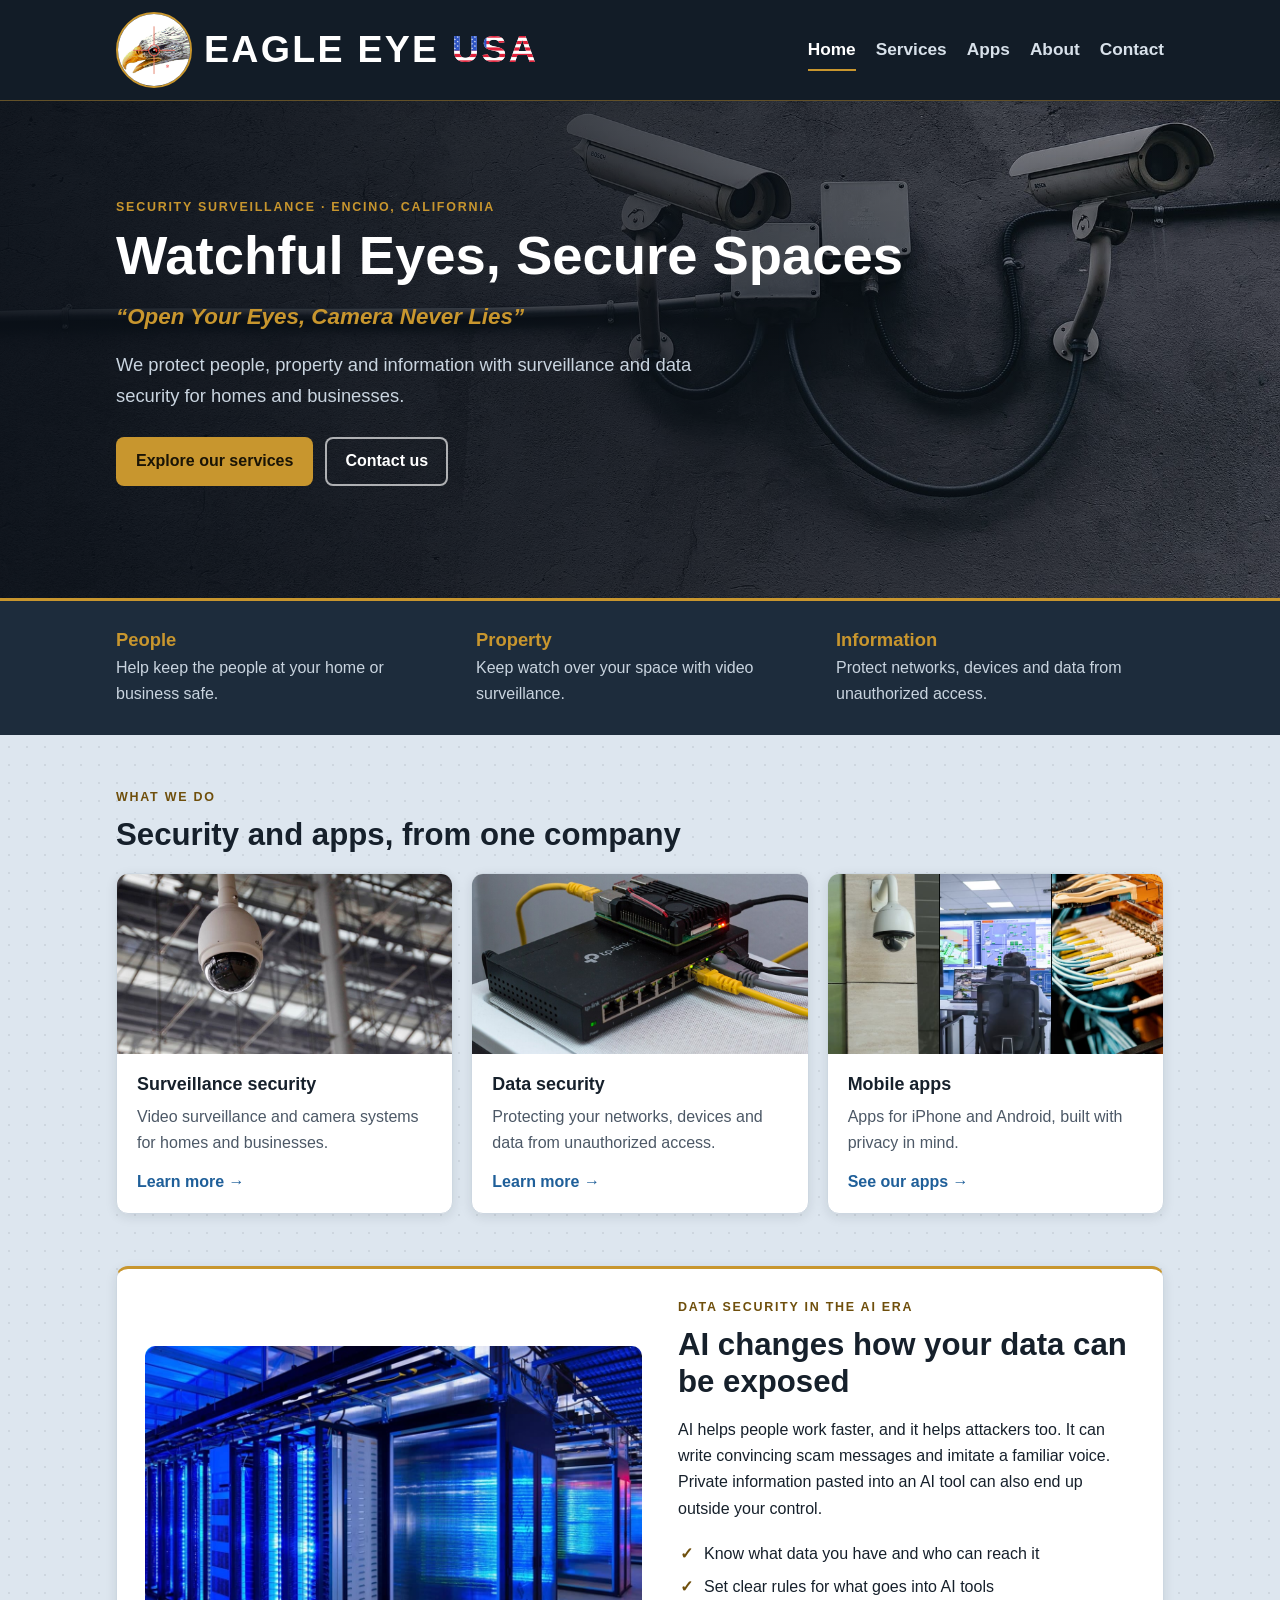
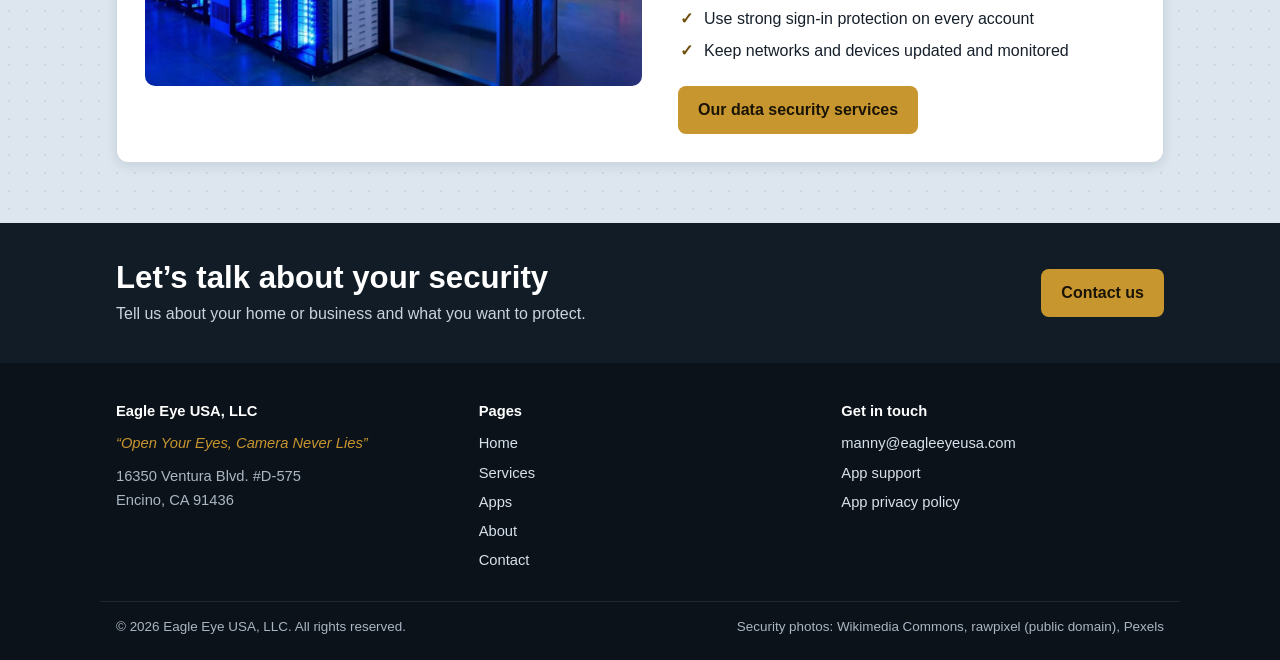
==== commit af3ccbde: "Replace home page app section with AI era data security window; richer page background Co-Authored-B" ====
--- a/index.html
+++ b/index.html
@@ -6,7 +6,7 @@
 <title>Eagle Eye USA | Security Surveillance &amp; Mobile Apps</title>
 <meta name="description" content="Eagle Eye USA, LLC: surveillance and data security for homes and businesses, plus mobile apps for iPhone and Android. Encino, California.">
 <link rel="icon" href="img/logo.png">
-<link rel="stylesheet" href="style.css?v=20261105">
+<link rel="stylesheet" href="style.css?v=20261105c">
 </head>
 <body>
 <header class="site-header">
@@ -71,12 +71,18 @@
 
   <section class="wrap block">
     <div class="feature">
-      <img class="phone" src="img/azan-app.png" alt="The Nidaa app's Today screen with prayer times" width="295" height="640" loading="lazy">
+      <img class="feature-photo" src="img/ai-data.jpg" alt="Rows of server cabinets lit in blue inside a data center" width="1280" height="720" loading="lazy">
       <div>
-        <p class="eyebrow">Our first app</p>
-        <h2>Nidaa <span lang="ar" dir="rtl">نداء الصلاة</span></h2>
-        <p>Accurate daily prayer times and a beautiful Azan for each prayer, wherever you are. Free, with no ads and no account. Coming soon to the App Store and Google Play.</p>
-        <a class="button" href="apps.html">About our apps</a>
+        <p class="eyebrow">Data security in the AI era</p>
+        <h2>AI changes how your data can be exposed</h2>
+        <p>AI helps people work faster, and it helps attackers too. It can write convincing scam messages and imitate a familiar voice. Private information pasted into an AI tool can also end up outside your control.</p>
+        <ul class="checks">
+          <li>Know what data you have and who can reach it</li>
+          <li>Set clear rules for what goes into AI tools</li>
+          <li>Use strong sign-in protection on every account</li>
+          <li>Keep networks and devices updated and monitored</li>
+        </ul>
+        <p class="feature-action"><a class="button" href="services.html#data">Our data security services</a></p>
       </div>
     </div>
   </section>
--- a/style.css
+++ b/style.css
@@ -1,22 +1,25 @@
 /* eagleeyeusa.com: five pages, dark steel header with a gold accent, light reading sections. */
 :root {
-  --bg: #f5f7fa;
+  --bg: #dde6ef;
+  --dots: rgba(18,28,39,.08);
+  --shadow: 0 3px 12px rgba(18,28,39,.10);
   --paper: #ffffff;
   --ink: #16202b;
-  --muted: #566372;
-  --line: #dde3ea;
+  --muted: #4c5866;
+  --line: #cdd7e1;
   --steel: #121c27;
   --steel-2: #1d2c3c;
   --gold: #c8962e;
-  --gold-text: #8a6414;
+  --gold-text: #6f4f0c;
   --link: #1f5f99;
 }
 @media (prefers-color-scheme: dark) {
-  :root { --bg: #0d141c; --paper: #15202b; --ink: #e5ebf1; --muted: #9aa8b6; --line: #263545; --gold-text: #d9a93f; --link: #7fb5e6; }
+  :root { --bg: #0d141c; --dots: rgba(255,255,255,.05); --shadow: 0 3px 12px rgba(0,0,0,.35); --paper: #15202b; --ink: #e5ebf1; --muted: #9aa8b6; --line: #263545; --gold-text: #d9a93f; --link: #7fb5e6; }
 }
 * { box-sizing: border-box; }
 html { scroll-behavior: smooth; scroll-padding-top: 116px; }
-body { margin: 0; background: var(--bg); color: var(--ink); font: 16px/1.65 -apple-system, "Segoe UI", Roboto, Helvetica, Arial, sans-serif; }
+/* Soft steel blue with a faint dot texture; white cards sit on top */
+body { margin: 0; background: radial-gradient(var(--dots) 1px, transparent 1.3px) 0 0 / 18px 18px, var(--bg); color: var(--ink); font: 16px/1.65 -apple-system, "Segoe UI", Roboto, Helvetica, Arial, sans-serif; }
 .wrap { max-width: 1080px; margin: 0 auto; padding-inline: 16px; }
 a { color: var(--link); }
 img { max-width: 100%; }
@@ -67,6 +70,7 @@
 
 .block { padding-block: 52px 0; }
 .tiles { display: grid; gap: 18px; grid-template-columns: repeat(auto-fit, minmax(260px, 1fr)); margin-top: 20px; }
+.tile, .feature, .card, .steps li { box-shadow: var(--shadow); }
 .tile { display: flex; flex-direction: column; background: var(--paper); border: 1px solid var(--line); border-radius: 12px; overflow: hidden; color: var(--ink); text-decoration: none; transition: transform .15s ease, box-shadow .15s ease; }
 .tile:hover { transform: translateY(-3px); box-shadow: 0 10px 26px rgba(10,20,30,.16); }
 .tile img { display: block; width: 100%; height: 180px; object-fit: cover; }
@@ -86,6 +90,8 @@
 
 .feature { display: flex; align-items: center; gap: 36px; flex-wrap: wrap; background: var(--paper); border: 1px solid var(--line); border-top: 3px solid var(--gold); border-radius: 12px; padding: 28px; }
 .feature > div { flex: 1 1 280px; }
+.feature-photo { flex: 1 1 320px; min-width: 0; width: 100%; height: 340px; object-fit: cover; border-radius: 10px; }
+.feature-action { margin: 18px 0 0; }
 .phone { width: 190px; height: auto; border-radius: 18px; flex: none; margin-inline: auto; }
 .badges { margin: 16px 0 8px; }
 .badge { display: inline-block; background: var(--steel-2); color: #fff; font-size: .8rem; font-weight: 600; border-radius: 999px; padding: 3px 12px; margin-bottom: 6px; }
@@ -129,6 +135,7 @@
   .split > img { height: 230px; }
   .split.reverse > img { order: 0; }
   .feature { padding: 22px 18px; }
+  .feature-photo { height: 210px; flex-basis: 100%; }
 }
 
 /* Coming-soon apps: phone picture beside the text */
